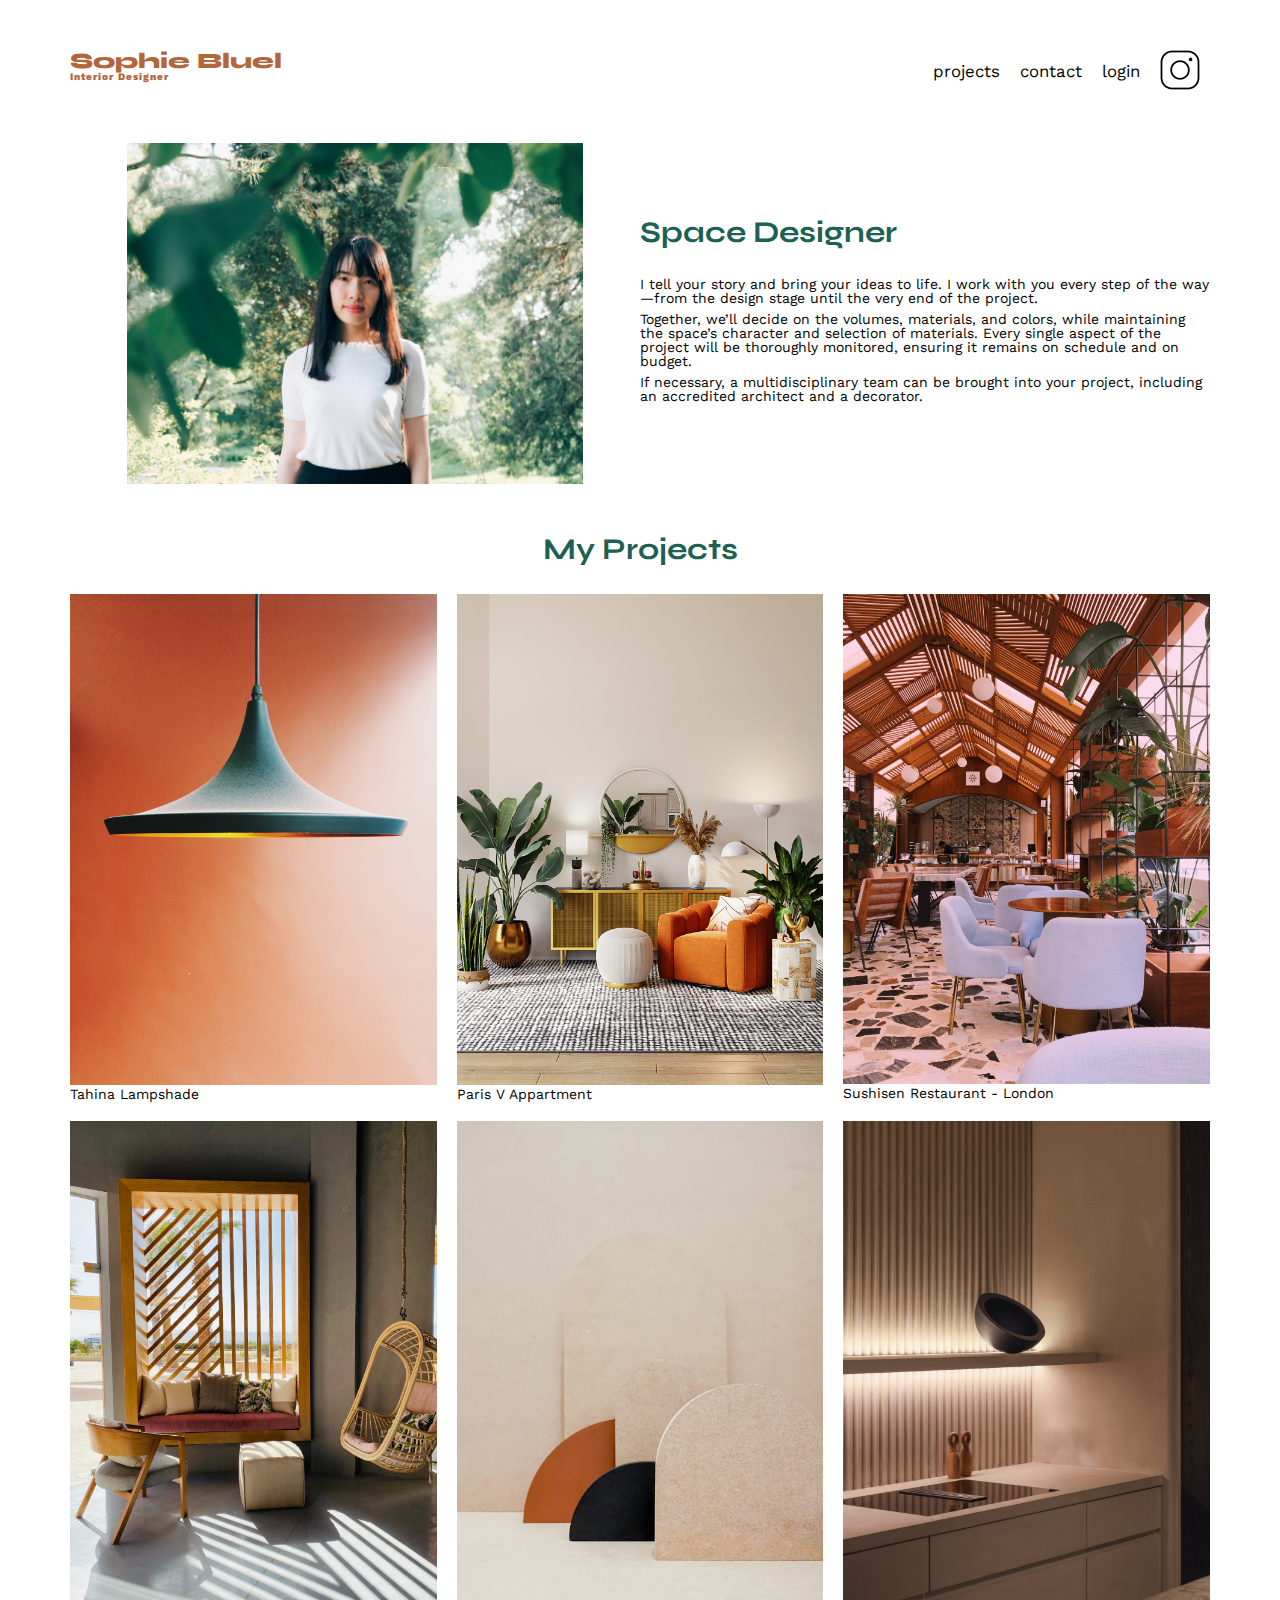
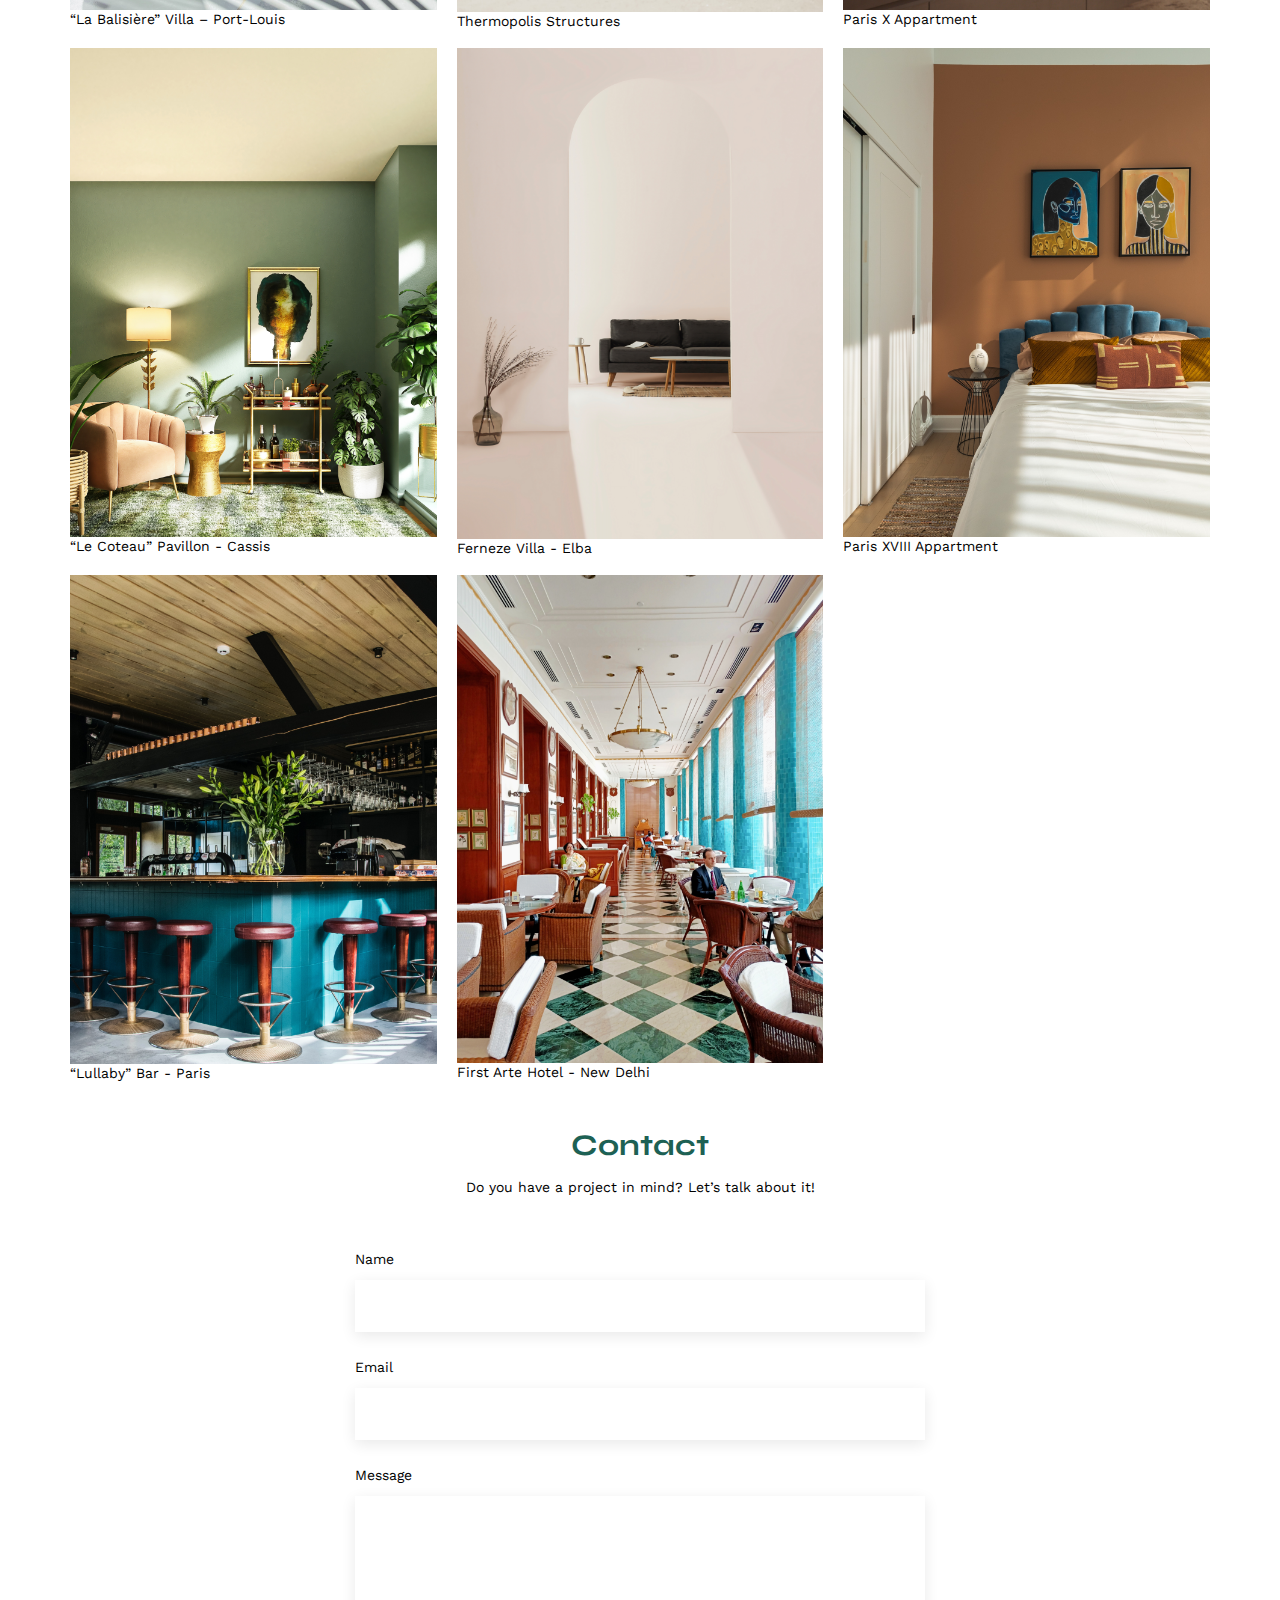
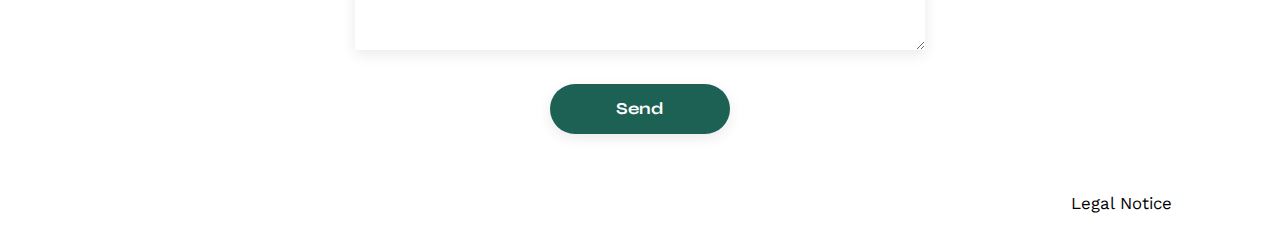
==== FrontEnd/index.html @ 6d6ba477 "first commit" ====
<!DOCTYPE html>
<html lang="fr">
<head>
	<meta charset="UTF-8">
	<title>Sophie Bluel - Interior Designer</title>
	<meta name="viewport" content="width=device-width, initial-scale=1.0">
	<link rel="preconnect" href="https://fonts.googleapis.com">
	<link rel="preconnect" href="https://fonts.gstatic.com" crossorigin>
	<link href="https://fonts.googleapis.com/css2?family=Syne:wght@700;800&family=Work+Sans&display=swap" rel="stylesheet">
	<meta name="description" content="">
	<link rel="stylesheet" href="./assets/style.css">
</head>
<body>
<header>
	<h1>Sophie Bluel <span>Interior Designer</span></h1>
	<nav>
		<ul>
			<li>projects</li>
			<li>contact</li>
			<li>login</li>
			<li><img src="./assets/icons/instagram.png" alt="Instagram"></li>
		</ul>
	</nav>
</header>
<main>
	<section id="introduction">
		<figure>
			<img src="./assets/images/sophie-bluel.png" alt="">
		</figure>
		<article>
			<h2>Space Designer</h2>
			<p>I tell your story and bring your ideas to life. I work with you every step of the way—from the design stage until the very end of the project.</p>
			<p>Together, we’ll decide on the volumes, materials, and colors, while maintaining the space’s character and selection of materials. Every single aspect of the project will be thoroughly monitored, ensuring it remains on schedule and on budget.</p>
			<p>If necessary, a multidisciplinary team can be brought into your project, including an accredited architect and a decorator.</p>
		</article>
	</section>
	<section id="portfolio">
		<h2>My Projects</h2>
		<div class="gallery">
			<figure>
				<img src="assets/images/abajour-tahina.png" alt="Tahina Lampshade">
				<figcaption>Tahina Lampshade</figcaption>
			</figure>
			<figure>
				<img src="assets/images/appartement-paris-v.png" alt="Paris V Appartment">
				<figcaption>Paris V Appartment</figcaption>
			</figure>
			<figure>
				<img src="assets/images/restaurant-sushisen-londres.png" alt="Sushisen Restaurant - London">
				<figcaption>Sushisen Restaurant - London</figcaption>
			</figure>
			<figure>
				<img src="assets/images/la-balisiere.png" alt="La Balisière” Villa – Port-Louis">
				<figcaption>“La Balisière” Villa – Port-Louis</figcaption>
			</figure>
			<figure>
				<img src="assets/images/structures-thermopolis.png" alt="Thermopolis Structures">
				<figcaption>Thermopolis Structures</figcaption>
			</figure>
			<figure>
				<img src="assets/images/appartement-paris-x.png" alt="Paris X Appartment">
				<figcaption>Paris X Appartment</figcaption>
			</figure>
			<figure>
				<img src="assets/images/le-coteau-cassis.png" alt="Le Coteau” Pavillon - Cassis">
				<figcaption>“Le Coteau” Pavillon - Cassis</figcaption>
			</figure>
			<figure>
				<img src="assets/images/villa-ferneze.png" alt="Ferneze Villa - Elba">
				<figcaption>Ferneze Villa - Elba</figcaption>
			</figure>
			<figure>
				<img src="assets/images/appartement-paris-xviii.png" alt="Paris XVIII Appartment">
				<figcaption>Paris XVIII Appartment</figcaption>
			</figure>
			<figure>
				<img src="assets/images/bar-lullaby-paris.png" alt="Lullaby” Bar - Paris">
				<figcaption>“Lullaby” Bar - Paris</figcaption>
			</figure>
			<figure>
				<img src="assets/images/hotel-first-arte-new-delhi.png" alt="Hotel First Arte - New Delhi">
				<figcaption>First Arte Hotel - New Delhi</figcaption>
			</figure>
		</div>
	</section>
	<section id="contact">
		<h2>Contact</h2>
		<p>Do you have a project in mind? Let’s talk about it!</p>
		<form action="#" method="post">
			<label for="name">Name</label>
			<input type="text" name="name" id="name">
			<label for="email">Email</label>
			<input type="email" name="email" id="email">
			<label for="message">Message</label>
			<textarea name="message" id="message" cols="30" rows="10"></textarea>
			<input type="submit" value="Send">
		</form>
	</section>
</main>

<footer>
	<nav>
		<ul>
			<li>Legal Notice</li>
		</ul>
	</nav>
</footer>
</body>
</html>
---- FrontEnd/assets/style.css ----
/* http://meyerweb.com/eric/tools/css/reset/
   v2.0 | 20110126
   License: none (public domain)
*/

html, body, div, span, applet, object, iframe,
h1, h2, h3, h4, h5, h6, p, blockquote, pre,
a, abbr, acronym, address, big, cite, code,
del, dfn, em, img, ins, kbd, q, s, samp,
small, strike, strong, sub, sup, tt, var,
b, u, i, center,
dl, dt, dd, ol, ul, li,
fieldset, form, label, legend,
table, caption, tbody, tfoot, thead, tr, th, td,
article, aside, canvas, details, embed,
figure, figcaption, footer, header, hgroup,
menu, nav, output, ruby, section, summary,
time, mark, audio, video {
	margin: 0;
	padding: 0;
	border: 0;
	font-size: 100%;
	font: inherit;
	vertical-align: baseline;
}
/* HTML5 display-role reset for older browsers */
article, aside, details, figcaption, figure,
footer, header, hgroup, menu, nav, section {
	display: block;
}
body {
	line-height: 1;
}
ol, ul {
	list-style: none;
}
blockquote, q {
	quotes: none;
}
blockquote:before, blockquote:after,
q:before, q:after {
	content: '';
	content: none;
}
table {
	border-collapse: collapse;
	border-spacing: 0;
}
/** end reset css**/
body {
	max-width: 1140px;
	margin:auto;
	font-family: 'Work Sans' ;
	font-size: 14px;
}
header {
	display: flex;
	justify-content: space-between;
	margin: 50px 0
}
section {
	margin: 50px 0
}

h1{
	display: flex;
	flex-direction: column;
	font-family: 'Syne';
	font-size: 22px;
	font-weight: 800;
	color: #B1663C
}

h1 > span {
	font-family: 'Work Sans';
	font-size:10px;
	letter-spacing: 0.1em;
;
}

h2{
	font-family: 'Syne';
	font-weight: 700;
	font-size: 30px;
	color: #1D6154
}
nav ul {
	display: flex;
	align-items: center;
	list-style-type: none;

}
nav li {
	padding: 0 10px;
	font-size: 1.2em;
}

li:hover {
	color: #B1663C;
}
#introduction {
	display: flex;
	align-items: center;
}
#introduction figure {
	flex: 1
}
#introduction img {
	display: block;
	margin: auto;
	width: 80%;
}

#introduction article {
	flex: 1
}
#introduction h2 {
	margin-bottom: 1em;
}

#introduction p {
	margin-bottom: 0.5em;
}
#portfolio h2 {
	text-align: center;
	margin-bottom: 1em;
}
.gallery {
	width: 100%;
	display: grid;
	grid-template-columns: 1fr 1fr 1fr;
	grid-column-gap: 20px;
	grid-row-gap: 20px;
}

.gallery img {
	width: 100%;

}
#contact {
	width: 50%;
margin: auto;
}
#contact > * {
	text-align: center;

}
#contact h2{
	margin-bottom: 20px;
}
#contact form {
	text-align: left;
	margin-top:30px;
	display: flex;
	flex-direction: column;
}

#contact input {
	height: 50px;
	font-size: 1.2em;
	border: none;
	box-shadow: 0px 4px 14px rgba(0, 0, 0, 0.09);
}
#contact label {
	margin: 2em 0 1em 0;
}
#contact textarea {
	border: none;
	box-shadow: 0px 4px 14px rgba(0, 0, 0, 0.09);
}

input[type="submit"]{
	font-family: 'Syne';
	font-weight: 700;
	color: white;
	background-color: #1D6154;
	margin : 2em auto ;
	width: 180px;
	text-align: center;
	border-radius: 60px ;
}

footer nav ul {
	display: flex;
	justify-content: flex-end;
	margin: 2em
}
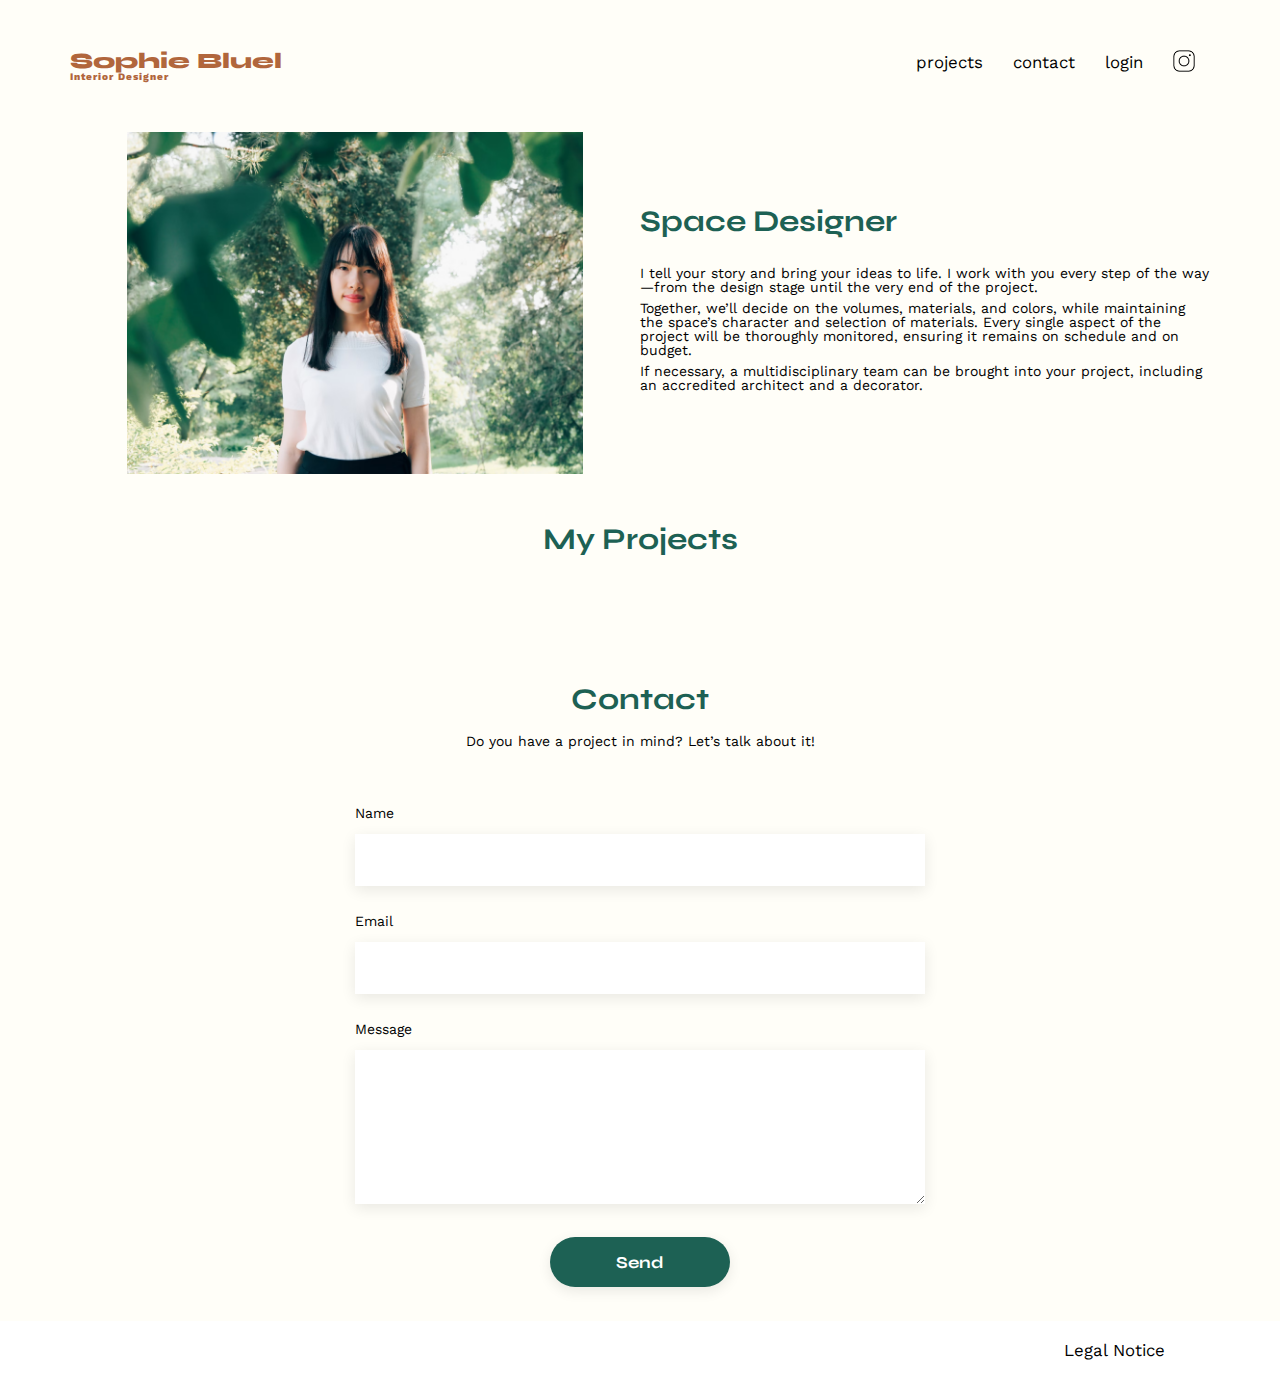
==== commit 7bc155bd: "version1" ====
--- a/FrontEnd/index.html
+++ b/FrontEnd/index.html
@@ -16,8 +16,9 @@
 	<nav>
 		<ul>
 			<li>projects</li>
-			<li>contact</li>
-			<li>login</li>
+			<li><a href="#"></a>contact</li>
+			<li id="login-button">login</li>
+			<li id="logout-button">logout</li>
 			<li><img src="./assets/icons/instagram.png" alt="Instagram"></li>
 		</ul>
 	</nav>
@@ -35,53 +36,9 @@
 		</article>
 	</section>
 	<section id="portfolio">
-		<h2>My Projects</h2>
-		<div class="gallery">
-			<figure>
-				<img src="assets/images/abajour-tahina.png" alt="Tahina Lampshade">
-				<figcaption>Tahina Lampshade</figcaption>
-			</figure>
-			<figure>
-				<img src="assets/images/appartement-paris-v.png" alt="Paris V Appartment">
-				<figcaption>Paris V Appartment</figcaption>
-			</figure>
-			<figure>
-				<img src="assets/images/restaurant-sushisen-londres.png" alt="Sushisen Restaurant - London">
-				<figcaption>Sushisen Restaurant - London</figcaption>
-			</figure>
-			<figure>
-				<img src="assets/images/la-balisiere.png" alt="La Balisière” Villa – Port-Louis">
-				<figcaption>“La Balisière” Villa – Port-Louis</figcaption>
-			</figure>
-			<figure>
-				<img src="assets/images/structures-thermopolis.png" alt="Thermopolis Structures">
-				<figcaption>Thermopolis Structures</figcaption>
-			</figure>
-			<figure>
-				<img src="assets/images/appartement-paris-x.png" alt="Paris X Appartment">
-				<figcaption>Paris X Appartment</figcaption>
-			</figure>
-			<figure>
-				<img src="assets/images/le-coteau-cassis.png" alt="Le Coteau” Pavillon - Cassis">
-				<figcaption>“Le Coteau” Pavillon - Cassis</figcaption>
-			</figure>
-			<figure>
-				<img src="assets/images/villa-ferneze.png" alt="Ferneze Villa - Elba">
-				<figcaption>Ferneze Villa - Elba</figcaption>
-			</figure>
-			<figure>
-				<img src="assets/images/appartement-paris-xviii.png" alt="Paris XVIII Appartment">
-				<figcaption>Paris XVIII Appartment</figcaption>
-			</figure>
-			<figure>
-				<img src="assets/images/bar-lullaby-paris.png" alt="Lullaby” Bar - Paris">
-				<figcaption>“Lullaby” Bar - Paris</figcaption>
-			</figure>
-			<figure>
-				<img src="assets/images/hotel-first-arte-new-delhi.png" alt="Hotel First Arte - New Delhi">
-				<figcaption>First Arte Hotel - New Delhi</figcaption>
-			</figure>
-		</div>
+		<h2 id="title">My Projects</h2>
+		<div id="category-buttons"></div>
+		<div class="gallery"></div>
 	</section>
 	<section id="contact">
 		<h2>Contact</h2>
@@ -96,6 +53,46 @@
 			<input type="submit" value="Send">
 		</form>
 	</section>
+	<div class="popup-delete">
+        <section class="modal hidden">
+			<button class="btn-close"><img src="./assets/icons/x.png" alt="x icon"></button>
+			<h3>Photo Gallery</h3>
+			<div id="delete-img"></div>
+			<button class="btn-add">Add a photo</button>
+		</section>
+		<div class="overlay hidden"></div>
+		<div class="edit-btn">
+			<img src="./assets/icons/Group.png" alt="edit icon">
+			<button class="btn btn-open">Edit</button>
+		</div>
+	</div>
+	<div class="popup-add">
+        <section class="modall hidden">
+			<div class="top-btns">
+				<button class="bttn-close"><img src="./assets/icons/x.png" alt="x"></button>
+				<button class="btn-goback"> <img src="./assets/icons/Vector.png" alt=""></button>
+			</div>
+			<h3>Add photo </h3>
+			<div id="add-img">
+				<img src="./assets/icons/photo.png" alt="photo">
+				<input type="file" id="fileInput" style="display: none;">
+				<button  id="addPhotoBtn">+ add photo </button>
+				<img id="preview">
+				<p>jpg, png: max 4 MB </p>
+			</div>
+			<form action="#" method="post">
+				<label for="title">Title</label>
+				<input type="text">
+				<label for="email">Category</label>
+				<select id="categorySelect">
+					<option value="" disabled selected></option>
+				</select>
+			</form>
+			<button id="confirmBtn">Confirm</button>
+		</section>
+		<div class="overlay hidden"></div>
+		
+	</div>
 </main>
 
 <footer>
@@ -105,5 +102,6 @@
 		</ul>
 	</nav>
 </footer>
+<script src="script.js"></script>
 </body>
 </html>
--- a/FrontEnd/assets/style.css
+++ b/FrontEnd/assets/style.css
@@ -22,6 +22,7 @@
 	font-size: 100%;
 	font: inherit;
 	vertical-align: baseline;
+	box-sizing: border-box;
 }
 /* HTML5 display-role reset for older browsers */
 article, aside, details, figcaption, figure,
@@ -52,6 +53,8 @@
 	margin:auto;
 	font-family: 'Work Sans' ;
 	font-size: 14px;
+	background-color:   #FFFEF8;
+	position: relative;
 }
 header {
 	display: flex;
@@ -68,7 +71,7 @@
 	font-family: 'Syne';
 	font-size: 22px;
 	font-weight: 800;
-	color: #B1663C
+	color: #B1663C;
 }
 
 h1 > span {
@@ -91,10 +94,15 @@
 
 }
 nav li {
-	padding: 0 10px;
+	padding: 0 15px;
 	font-size: 1.2em;
 }
-
+#logout-button{
+	display: none;
+}
+nav img {
+	height: 22px;
+}
 li:hover {
 	color: #B1663C;
 }
@@ -138,7 +146,7 @@
 
 }
 #contact {
-	width: 50%;
+width: 50%;
 margin: auto;
 }
 #contact > * {
@@ -180,9 +188,359 @@
 	border-radius: 60px ;
 }
 
+footer{
+	width: 100vw;
+	background-color: #fff;
+	height: 60px;
+	left: 50%;
+    transform: translateX(-50%); 
+	position: relative;
+	display: flex;
+	justify-content: flex-end;
+	align-items: center;
+}
 footer nav ul {
-	display: flex;
-	justify-content: flex-end;
-	margin: 2em
-}
-
+	margin-right: 100px;
+}
+
+ 
+
+/**********buttons******/
+#category-buttons{
+margin: 40px;
+display: flex;
+justify-content: center;
+}
+button {
+    margin: 5px;
+    cursor: pointer;
+    transition: all 0.3s ease-in-out;
+	font-family: 'Syne';
+	font-weight: 700;
+	color:#1D6154 ;
+	padding: 9px 25px;
+	background-color: #FFFEF8;
+	text-align: center;
+	border-radius: 60px ;
+	border: 1px solid #1D6154;
+}
+button:hover {
+	color:#fff ;
+	background-color: #1D6154;
+}
+.all-button {
+	color:#fff ;
+	background-color: #1D6154;
+}
+
+button.active {
+	color:#fff ;
+	background-color: #1D6154;
+}
+
+
+
+
+/*******login page ********/
+.login{
+	font-weight: bold;
+}
+#login-section{
+	width: 50%;
+	margin: auto;
+	padding-bottom: 337px;
+}
+#login-section > * {
+	text-align: center;
+
+}
+#login-section h2{
+	margin-bottom: 20px;
+}
+#login-section form {
+	text-align: left;
+	margin-top:30px;
+	display: flex;
+	flex-direction: column;
+}
+
+#login-section input {
+	height: 50px;
+	font-size: 1.2em;
+	border: none;
+	box-shadow: 0px 4px 14px rgba(0, 0, 0, 0.09);
+}
+#login-section label {
+	margin: 2em 0 1em 0;
+}
+#contact textarea {
+	border: none;
+	box-shadow: 0px 4px 14px rgba(0, 0, 0, 0.09);
+}
+
+button[type="submit"]{
+	font-family: 'Syne';
+	font-weight: 700;
+	color: white;
+	background-color: #1D6154;
+	margin : 2em auto ;
+	padding: 9px 38px;
+	width: 126px;
+	text-align: center;
+	border-radius: 60px ;
+}
+#login-section a{
+	color: black;
+}
+
+
+/*****Modal*******/
+.btn-open{
+	position: absolute;
+    top: 13.8%;
+	left: 63%;
+	height: 30px;
+	border: none;
+	color: black;
+	font-size: 14px;
+	font-weight: 400;
+}
+.btn-open:hover{
+	background-color: #fff;
+	color: black;
+}
+.edit-btn img{
+	position: absolute;
+    top: 14.2%;
+	left: 62%;
+
+}
+.modal {
+	gap: 0.4rem;
+	width: 62%;
+	height: 19%;
+	position: absolute;
+	top: 12%;
+	left: 16.5%;
+	background-color: #fff;
+	border: 1px solid #ddd;
+	border-radius: 10px;
+	z-index: 8;
+  }
+  
+  
+  
+  .popup-delete h3{
+    display: flex;
+	justify-content: center;
+	font-size: 26px;
+	font-weight: 400;
+	margin-top: 50px;
+  }
+  #delete-img{
+	margin: 30px 115px;
+	height: 65%;
+	border-bottom: solid 1px #B3B3B3;
+	display: flex;
+	flex-wrap: wrap;
+	gap: 8px;
+  }
+
+  #delete-img img {
+	width: 85px;
+	position: relative;
+  }
+  figure{
+	position: relative;
+	display: inline-block;
+  }
+  figure .img-container{
+	display: block;
+	width: 100%;
+	height: auto;
+  }
+  figure button{
+    position: absolute; 
+    top: 0;
+    right:0 ;
+    background: rgba(0, 0, 0); 
+    color: white;
+    border: none;
+    padding: 2px 5px;
+    cursor: pointer;
+    font-size: 14px;
+    border-radius: 3px;
+  }
+  .edit-btn{
+	display: none;
+  }
+  
+  .modal button {
+	cursor: pointer;
+	border: none;
+	font-weight: 600;
+  }
+  
+  .btn-add {
+  background-color: #1D6154;
+  color: #fff;
+  width: 40%;
+  position: absolute;
+  margin: 45px 30%;
+  bottom: 0;
+	
+  }
+  
+  .btn-open {
+	position: absolute;
+	bottom: 150px;
+  }
+  
+  .modal .btn-close {
+    position: absolute;
+	right: 0;
+    font-weight: bold;
+	color: black;
+	font-size: 24px;
+  }
+  .btn-goback img{
+	width: 16px;
+  }
+
+  .overlay {
+	position: fixed;
+	top: 0;
+	bottom: 0;
+	left: 0;
+	right: 0;
+	width: 100%;
+	height: 100%;
+	background: rgba(0, 0, 0, 0.5);
+	z-index: 1;
+  }
+
+  .hidden{
+	display: none;
+  }
+
+
+  
+  .modall {
+	gap: 0.4rem;
+	width: 62%;
+	height: 19%;
+	position: absolute;
+	top: 12%;
+	left: 16.5%;
+	background-color: #fff;
+	border: 1px solid #ddd;
+	border-radius: 10px;
+	z-index: 8;
+  }
+  .popup-add section{
+	display: flex;
+	flex-direction: column;
+	align-items: center;
+  }
+  .bttn-close {
+    position: absolute;
+	right: 0;
+    font-weight: bold;
+	color: black;
+	font-size: 24px;
+	border: none;
+	background-color: #fff;
+  }
+  .btn-goback{
+    position: absolute;
+	left: 0;
+    font-weight: bold;
+	color: black;
+	font-size: 24px;
+	border: none;
+	background-color: #fff;
+  }
+  .popup-add h3{
+	display: flex;
+	justify-content: center;
+	font-size: 26px;
+	font-weight: 400;
+	margin-top: 50px;
+  }
+  #add-img{
+	display: flex;
+	align-items: center;
+	flex-direction: column;
+	position: relative;
+	gap: 10%;
+	width: 420px;
+	height: 32%;
+	font-size: 26px;
+	font-weight: 400;
+	margin-top: 30px;
+	margin-bottom: 10px;
+	background-color: #E8F1F6;
+	border-radius: 3px;
+	padding: 20px;
+  }
+  #add-img button{
+	width: 173px;
+	height: 36px;
+	border: none;
+	border-radius: 50px;
+	background-color: rgba(203, 214, 220, 1);
+	color: rgba(48, 102, 133, 1);
+  }
+  #add-img p{
+	font-size: 11px;
+	font-weight: 400;
+  }
+  .popup-add form {
+	height: 31%;
+	display: flex;
+	flex-direction: column;
+	border-bottom: 1px solid #B3B3B3;
+  }
+  .popup-add input{
+	width: 420px;
+	height: 51px;
+	box-shadow: 2px 2px 5px rgba(0, 0, 0, 0.2);
+	border-radius: 3px;
+	border: none;
+	margin-top: 5px;
+	margin-bottom: 20px;
+
+  }
+  select{
+	width: 420px;
+	height: 51px;
+	box-shadow: 2px 2px 5px rgba(0, 0, 0, 0.2);
+	border-radius: 3px;
+	border: none;
+	margin-top: 5px;
+	margin-bottom: 20px;
+
+  }
+  #confirmBtn{
+	background-color:#A7A7A7 ;
+	border: none;
+	color: #fff;
+	width: 237px;
+	height: 36px;
+	position: absolute;
+	bottom: 4%;
+  }
+
+  .popup-add .hidden{
+	display: none;
+  }
+
+
+
+  #preview{
+	position: absolute;
+	display: none;
+	width:180px;
+	height: 100%;
+	top: 0;
+  }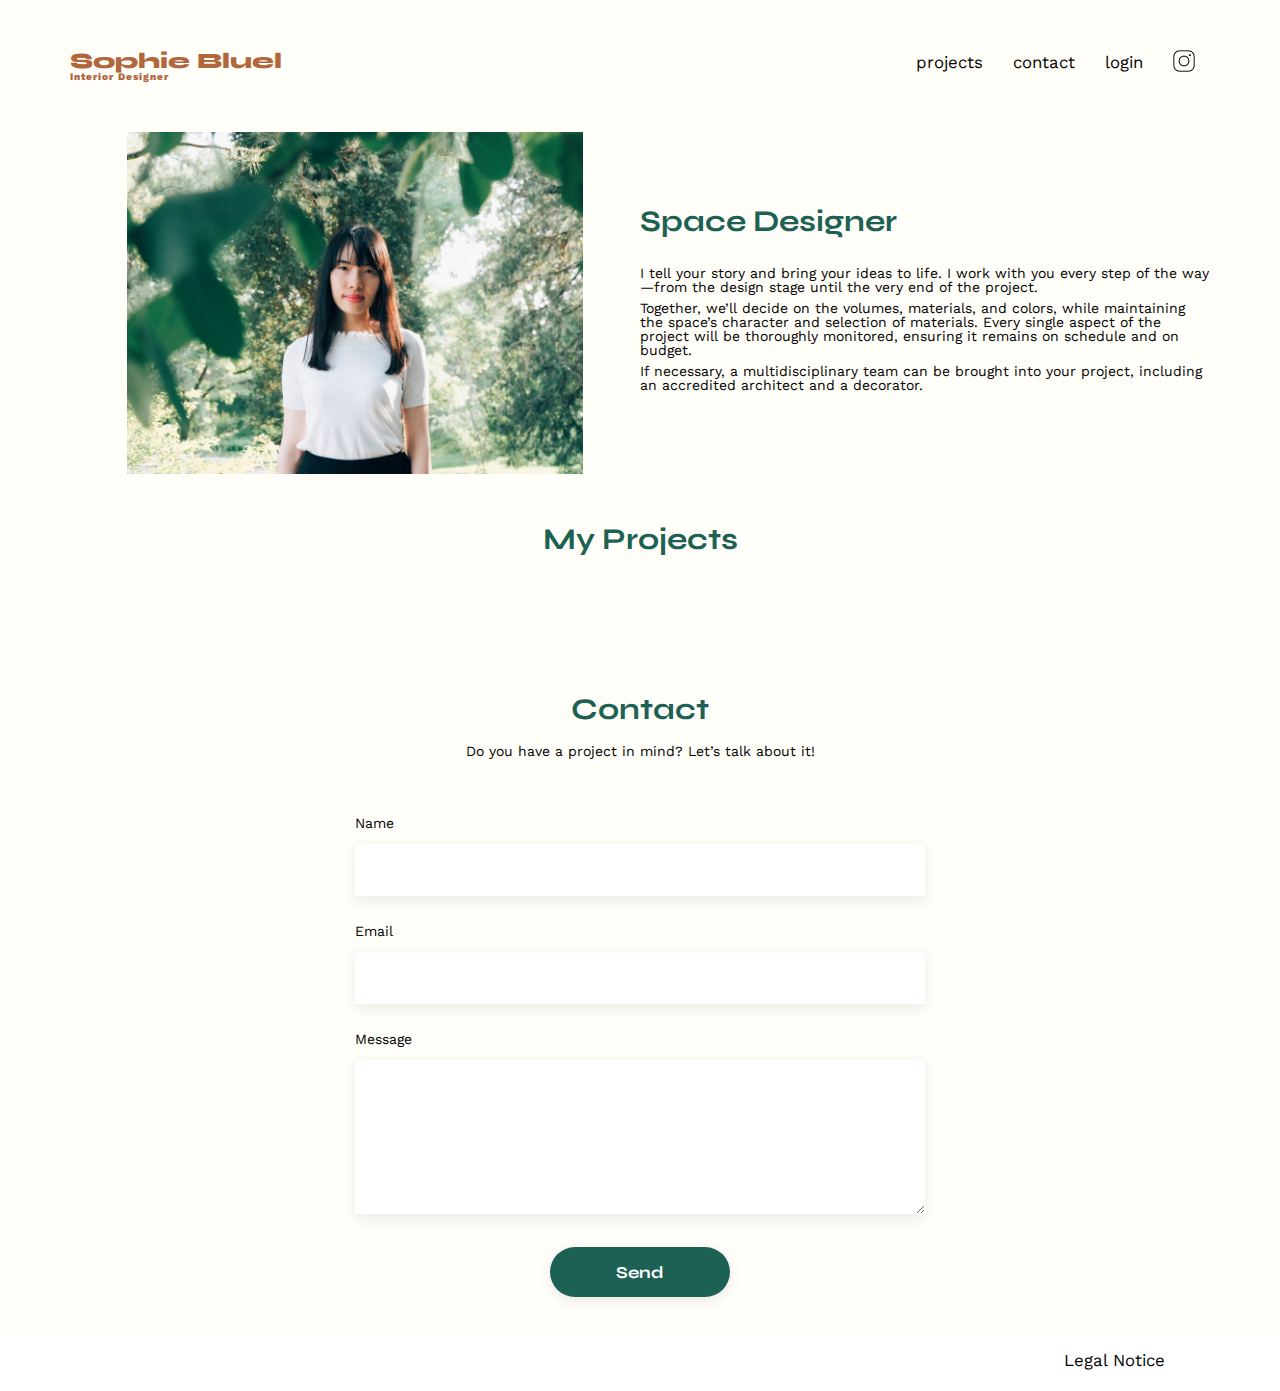
==== commit ac9da2b8: "Completed feature" ====
--- a/FrontEnd/index.html
+++ b/FrontEnd/index.html
@@ -26,7 +26,7 @@
 <main>
 	<section id="introduction">
 		<figure>
-			<img src="./assets/images/sophie-bluel.png" alt="">
+			<img src="./assets/images/sophie-bluel.png" alt="Image of Sophie">
 		</figure>
 		<article>
 			<h2>Space Designer</h2>
@@ -36,7 +36,13 @@
 		</article>
 	</section>
 	<section id="portfolio">
-		<h2 id="title">My Projects</h2>
+		<div class="projects-title">
+			<h2 id="title">My Projects</h2>
+			<div class="edit-btn">
+				<img src="./assets/icons/Group.png" alt="edit icon">
+				<button class=" btn-open">Edit</button>
+			</div>
+		</div>
 		<div id="category-buttons"></div>
 		<div class="gallery"></div>
 	</section>
@@ -61,10 +67,6 @@
 			<button class="btn-add">Add a photo</button>
 		</section>
 		<div class="overlay hidden"></div>
-		<div class="edit-btn">
-			<img src="./assets/icons/Group.png" alt="edit icon">
-			<button class="btn btn-open">Edit</button>
-		</div>
 	</div>
 	<div class="popup-add">
         <section class="modall hidden">
@@ -80,9 +82,9 @@
 				<img id="preview">
 				<p>jpg, png: max 4 MB </p>
 			</div>
-			<form action="#" method="post">
+			<form id="ProjectForm">
 				<label for="title">Title</label>
-				<input type="text">
+				<input type="text" id="titleInput">
 				<label for="email">Category</label>
 				<select id="categorySelect">
 					<option value="" disabled selected></option>
@@ -91,7 +93,6 @@
 			<button id="confirmBtn">Confirm</button>
 		</section>
 		<div class="overlay hidden"></div>
-		
 	</div>
 </main>
 
--- a/FrontEnd/assets/style.css
+++ b/FrontEnd/assets/style.css
@@ -129,10 +129,32 @@
 #introduction p {
 	margin-bottom: 0.5em;
 }
-#portfolio h2 {
-	text-align: center;
-	margin-bottom: 1em;
-}
+
+/****edit button****/
+.projects-title{
+   display: flex ;
+   justify-content: center;
+   margin-bottom: 50px;
+}
+.edit-btn{
+   margin-left: 25px;
+   display: none;
+}
+.btn-open{
+    border: none;
+	color: black;
+	padding: 0;
+	font-size: 16px;
+}
+.btn-open:hover{
+	background-color: #fff;
+	color: black;
+}
+.edit-btn img{
+  margin-bottom: -3px;
+}
+
+/****projects***/
 .gallery {
 	width: 100%;
 	display: grid;
@@ -140,11 +162,11 @@
 	grid-column-gap: 20px;
 	grid-row-gap: 20px;
 }
-
 .gallery img {
 	width: 100%;
-
-}
+}
+
+/***contact**/
 #contact {
 width: 50%;
 margin: auto;
@@ -207,9 +229,9 @@
 
 /**********buttons******/
 #category-buttons{
-margin: 40px;
-display: flex;
-justify-content: center;
+	margin: 40px;
+	display: flex;
+	justify-content: center;
 }
 button {
     margin: 5px;
@@ -295,119 +317,84 @@
 
 
 /*****Modal*******/
-.btn-open{
-	position: absolute;
-    top: 13.8%;
-	left: 63%;
-	height: 30px;
-	border: none;
-	color: black;
-	font-size: 14px;
-	font-weight: 400;
-}
-.btn-open:hover{
-	background-color: #fff;
-	color: black;
-}
-.edit-btn img{
-	position: absolute;
-    top: 14.2%;
-	left: 62%;
-
-}
+
 .modal {
 	gap: 0.4rem;
 	width: 62%;
 	height: 19%;
 	position: absolute;
-	top: 12%;
+	top: 11%;
 	left: 16.5%;
 	background-color: #fff;
 	border: 1px solid #ddd;
 	border-radius: 10px;
 	z-index: 8;
-  }
-  
-  
-  
-  .popup-delete h3{
-    display: flex;
+}
+.popup-delete h3{
+	display: flex;
 	justify-content: center;
 	font-size: 26px;
 	font-weight: 400;
 	margin-top: 50px;
-  }
-  #delete-img{
+}
+#delete-img{
 	margin: 30px 115px;
 	height: 65%;
 	border-bottom: solid 1px #B3B3B3;
 	display: flex;
 	flex-wrap: wrap;
 	gap: 8px;
-  }
-
-  #delete-img img {
+}
+
+#delete-img img {
 	width: 85px;
 	position: relative;
-  }
-  figure{
+}
+figure{
 	position: relative;
 	display: inline-block;
-  }
-  figure .img-container{
+}
+figure .img-container{
 	display: block;
 	width: 100%;
 	height: auto;
-  }
-  figure button{
-    position: absolute; 
-    top: 0;
-    right:0 ;
-    background: rgba(0, 0, 0); 
-    color: white;
-    border: none;
-    padding: 2px 5px;
-    cursor: pointer;
-    font-size: 14px;
-    border-radius: 3px;
-  }
-  .edit-btn{
-	display: none;
-  }
-  
-  .modal button {
+}
+figure button{
+	position: absolute; 
+	top: 0;
+	right:0 ;
+	background: rgba(0, 0, 0); 
+	color: white;
+	border: none;
+	padding: 2px 5px;
 	cursor: pointer;
+	font-size: 14px;
+	border-radius: 3px;
+}
+.modal button {
+	cursor: pointer;
 	border: none;
 	font-weight: 600;
-  }
-  
-  .btn-add {
-  background-color: #1D6154;
-  color: #fff;
-  width: 40%;
-  position: absolute;
-  margin: 45px 30%;
-  bottom: 0;
-	
-  }
-  
-  .btn-open {
-	position: absolute;
-	bottom: 150px;
-  }
-  
-  .modal .btn-close {
-    position: absolute;
+}
+.btn-add {
+	background-color: #1D6154;
+	color: #fff;
+	width: 40%;
+	position: absolute;
+	margin: 45px 30%;
+	bottom: 0;
+}
+.btn-close {
+	position: absolute;
 	right: 0;
-    font-weight: bold;
+	font-weight: bold;
 	color: black;
 	font-size: 24px;
-  }
-  .btn-goback img{
-	width: 16px;
-  }
-
-  .overlay {
+}
+.btn-close:hover{
+	background-color:#f3efef;
+}
+.overlay {
 	position: fixed;
 	top: 0;
 	bottom: 0;
@@ -417,15 +404,14 @@
 	height: 100%;
 	background: rgba(0, 0, 0, 0.5);
 	z-index: 1;
-  }
-
-  .hidden{
-	display: none;
-  }
-
-
-  
-  .modall {
+}
+.hidden{
+  display: none;
+}
+
+
+
+.modall {
 	gap: 0.4rem;
 	width: 62%;
 	height: 19%;
@@ -436,38 +422,47 @@
 	border: 1px solid #ddd;
 	border-radius: 10px;
 	z-index: 8;
-  }
-  .popup-add section{
+}
+.popup-add section{
 	display: flex;
 	flex-direction: column;
 	align-items: center;
-  }
-  .bttn-close {
-    position: absolute;
+}
+.bttn-close {
+	position: absolute;
 	right: 0;
-    font-weight: bold;
+	font-weight: bold;
 	color: black;
 	font-size: 24px;
 	border: none;
 	background-color: #fff;
-  }
-  .btn-goback{
-    position: absolute;
+}
+.bttn-close:hover{
+	background-color:#f3efef;
+}
+.btn-goback{
+	position: absolute;
 	left: 0;
-    font-weight: bold;
+	font-weight: bold;
 	color: black;
 	font-size: 24px;
 	border: none;
 	background-color: #fff;
-  }
-  .popup-add h3{
+}
+.btn-goback img{
+	width: 16px;
+}
+.btn-goback:hover{
+	background-color:#f3efef;
+}
+.popup-add h3{
 	display: flex;
 	justify-content: center;
 	font-size: 26px;
 	font-weight: 400;
 	margin-top: 50px;
-  }
-  #add-img{
+}
+#add-img{
 	display: flex;
 	align-items: center;
 	flex-direction: column;
@@ -482,26 +477,26 @@
 	background-color: #E8F1F6;
 	border-radius: 3px;
 	padding: 20px;
-  }
-  #add-img button{
+}
+#add-img button{
 	width: 173px;
 	height: 36px;
 	border: none;
 	border-radius: 50px;
 	background-color: rgba(203, 214, 220, 1);
 	color: rgba(48, 102, 133, 1);
-  }
-  #add-img p{
+}
+#add-img p{
 	font-size: 11px;
 	font-weight: 400;
-  }
-  .popup-add form {
+}
+.popup-add form {
 	height: 31%;
 	display: flex;
 	flex-direction: column;
 	border-bottom: 1px solid #B3B3B3;
-  }
-  .popup-add input{
+}
+.popup-add input{
 	width: 420px;
 	height: 51px;
 	box-shadow: 2px 2px 5px rgba(0, 0, 0, 0.2);
@@ -509,9 +504,8 @@
 	border: none;
 	margin-top: 5px;
 	margin-bottom: 20px;
-
-  }
-  select{
+}
+select{
 	width: 420px;
 	height: 51px;
 	box-shadow: 2px 2px 5px rgba(0, 0, 0, 0.2);
@@ -519,9 +513,8 @@
 	border: none;
 	margin-top: 5px;
 	margin-bottom: 20px;
-
-  }
-  #confirmBtn{
+}
+#confirmBtn{
 	background-color:#A7A7A7 ;
 	border: none;
 	color: #fff;
@@ -529,18 +522,17 @@
 	height: 36px;
 	position: absolute;
 	bottom: 4%;
-  }
-
-  .popup-add .hidden{
-	display: none;
-  }
-
-
-
-  #preview{
-	position: absolute;
-	display: none;
-	width:180px;
-	height: 100%;
-	top: 0;
-  }+}
+#confirmBtn:hover{
+    background-color:#d1cfcf ;
+}
+.popup-add .hidden{
+  display: none;
+}
+#preview{
+position: absolute;
+display: none;
+width:180px;
+height: 100%;
+top: 0;
+}